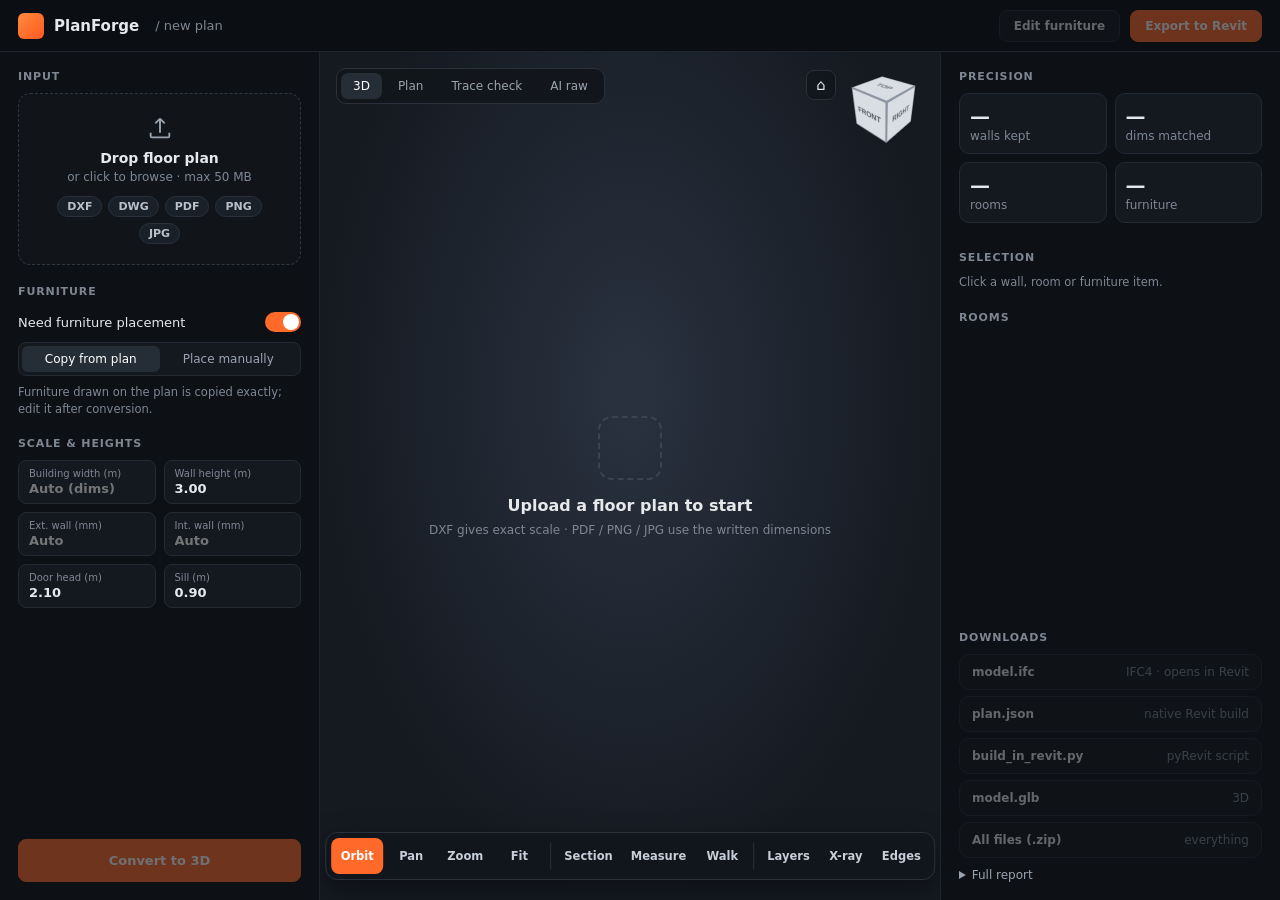
==== app/static/index.html @ 16321074 "PlanForge: floor plan to 3D BIM / Revit with web viewer and furniture editor Co-Authored-By: Claude " ====
<!doctype html>
<html lang="en">
<head>
<meta charset="utf-8">
<meta name="viewport" content="width=device-width, initial-scale=1">
<title>PlanForge — floor plan to Revit</title>
<link rel="stylesheet" href="app.css">
<script type="importmap">{"imports":{"three":"./vendor/three.module.js","three/addons/":"./vendor/addons/"}}</script>
</head>
<body>
<div id="app" class="mode-view">
  <header class="top">
    <div class="logo"><div class="mark"></div>PlanForge</div>
    <span class="crumb" id="crumb">/ new plan</span>
    <div class="sp"></div>
    <span class="hint view-only" id="saveState"></span>
    <button class="btn view-only" id="btnEdit" disabled>Edit furniture</button>
    <a class="btn pri view-only disabled" id="btnExport">Export to Revit</a>
    <button class="btn edit-only" id="btnCancel">Cancel</button>
    <button class="btn pri edit-only" id="btnApply">Apply &amp; re-export</button>
  </header>

  <!-- ===== left: input & options (view mode) / furniture library (edit mode) ===== -->
  <aside class="side left">
    <section class="view-only">
      <h4>Input</h4>
      <label class="drop" id="drop">
        <input type="file" id="file" accept=".dxf,.dwg,.pdf,.png,.jpg,.jpeg,.webp,.tif,.tiff,.bmp" hidden>
        <svg width="28" height="28" viewBox="0 0 24 24" fill="none" stroke="currentColor" stroke-width="1.6"><path d="M12 16V4m0 0-4 4m4-4 4 4M4 16v3a1 1 0 0 0 1 1h14a1 1 0 0 0 1-1v-3"/></svg>
        <b>Drop floor plan</b><span class="muted">or click to browse · max 50 MB</span>
        <div class="chips"><span class="chip">DXF</span><span class="chip" title="Save as DXF first">DWG</span><span class="chip">PDF</span><span class="chip">PNG</span><span class="chip">JPG</span></div>
      </label>
      <div class="file hidden" id="fileCard"><div class="ft" id="fileExt">PDF</div><div class="grow"><b id="fileName"></b><div class="muted" id="fileMeta"></div></div><span class="ok" id="fileOk">✓</span></div>
    </section>

    <section class="view-only">
      <h4>Furniture</h4>
      <div class="row"><span>Need furniture placement</span><button class="tog on" id="togFurn" role="switch" aria-checked="true"></button></div>
      <div class="seg" id="furnMode"><span class="on" data-v="copy">Copy from plan</span><span data-v="manual">Place manually</span></div>
      <p class="muted small" id="furnHelp">Furniture drawn on the plan is copied exactly; edit it after conversion.</p>
    </section>

    <section class="view-only">
      <h4>Scale &amp; heights</h4>
      <div class="inp">
        <label class="f"><small>Building width (m)</small><input id="o_bw" placeholder="Auto (dims)"></label>
        <label class="f"><small>Wall height (m)</small><input id="o_wh" value="3.00"></label>
        <label class="f"><small>Ext. wall (mm)</small><input id="o_ew" placeholder="Auto"></label>
        <label class="f"><small>Int. wall (mm)</small><input id="o_iw" placeholder="Auto"></label>
        <label class="f"><small>Door head (m)</small><input id="o_dh" value="2.10"></label>
        <label class="f"><small>Sill (m)</small><input id="o_ws" value="0.90"></label>
        <label class="f dxf-only hidden"><small>DXF units</small><select id="o_units"><option value="">From file</option><option value="4">mm</option><option value="5">cm</option><option value="6">m</option><option value="1">inch</option><option value="2">feet</option></select></label>
      </div>
    </section>

    <div class="sp view-only"></div>
    <div class="progress view-only hidden" id="prog"><div class="bar"><i id="progBar"></i></div><span id="progMsg"></span></div>
    <button class="btn pri big view-only" id="btnConvert" disabled>Convert to 3D</button>

    <section class="edit-only">
      <h4>Add furniture</h4>
      <div class="lib" id="lib"></div>
      <p class="muted small">Click an item, then click in the plan to place it.</p>
    </section>
    <section class="edit-only grow-sec">
      <h4>Placed (<span id="placedN">0</span>)</h4>
      <div class="list" id="placed"></div>
    </section>
  </aside>

  <!-- ===== centre: viewer ===== -->
  <main class="view" id="view">
    <canvas id="c3d"></canvas>
    <img id="traceImg" class="trace hidden" alt="trace check">
    <div class="tabs" id="tabs"><span class="on" data-t="3d">3D</span><span data-t="plan">Plan</span><span data-t="trace" class="view-only">Trace check</span><span data-t="raw" class="view-only">AI raw</span></div>
    <canvas id="cube" width="168" height="168" title="View cube: click a face"></canvas>
    <button class="home" id="btnHome" title="Home view">⌂</button>
    <div class="empty" id="empty"><div class="emark"></div><b>Upload a floor plan to start</b><span class="muted">DXF gives exact scale · PDF / PNG / JPG use the written dimensions</span></div>
    <div class="section-ui hidden" id="sectionUi"><small>Cut height</small><input type="range" id="cutH" min="0.1" max="3.2" step="0.05" value="1.2"><b id="cutV">1.20 m</b></div>
    <div class="measure-out hidden" id="measOut"></div>
    <div class="tip" id="tip"></div>

    <div class="tb view-only" id="tbView">
      <i data-tool="orbit" class="on" title="Orbit (O)">Orbit</i><i data-tool="pan" title="Pan (P)">Pan</i><i data-tool="zoom" title="Zoom (Z)">Zoom</i><i data-act="fit" title="Fit (F)">Fit</i>
      <span class="sepv"></span>
      <i data-tog="section" title="Section cut">Section</i><i data-tool="measure" title="Measure (M)">Measure</i><i data-tool="walk" title="Walk (W)">Walk</i>
      <span class="sepv"></span>
      <i data-act="layers" title="Layers">Layers</i><i data-tog="xray" title="X-ray">X-ray</i><i data-tog="edges" title="Edges">Edges</i>
    </div>
    <div class="tb edit-only" id="tbEdit">
      <i data-etool="select" class="on">Select</i><i data-etool="move">Move</i><i data-etool="rotate">Rotate</i>
      <span class="sepv"></span>
      <i data-etog="snap" class="on">Snap</i><i data-act="undo">Undo</i><i data-act="redo">Redo</i>
    </div>
    <div class="pop hidden" id="layersPop"></div>
    <div class="pop ctx hidden" id="ctx"><span data-c="rot">Rotate 90°</span><span data-c="dup">Duplicate</span><span data-c="wall">Back to wall</span><span data-c="del" class="danger">Delete</span></div>
  </main>

  <!-- ===== right: precision / properties / downloads ===== -->
  <aside class="side right">
    <section>
      <h4>Precision</h4>
      <div class="stat">
        <div class="st"><b id="s_cov">—</b><span class="muted">walls kept</span></div>
        <div class="st"><b id="s_dim">—</b><span class="muted">dims matched</span></div>
        <div class="st"><b id="s_rooms">—</b><span class="muted">rooms</span></div>
        <div class="st"><b id="s_furn">—</b><span class="muted">furniture</span></div>
      </div>
      <p class="muted small" id="s_scale"></p>
    </section>
    <section>
      <h4 id="selTitle">Selection</h4>
      <div id="props"><p class="muted small">Click a wall, room or furniture item.</p></div>
    </section>
    <section class="view-only grow-sec">
      <h4>Rooms</h4>
      <div class="list" id="roomList"></div>
    </section>
    <section class="view-only">
      <h4>Downloads</h4>
      <div id="dls" class="dls">
        <a class="dl disabled" data-f="model.ifc"><b>model.ifc</b><span class="muted">IFC4 · opens in Revit</span></a>
        <a class="dl disabled" data-f="plan.json"><b>plan.json</b><span class="muted">native Revit build</span></a>
        <a class="dl disabled" data-f="build_in_revit.py"><b>build_in_revit.py</b><span class="muted">pyRevit script</span></a>
        <a class="dl disabled" data-f="model.glb"><b>model.glb</b><span class="muted">3D</span></a>
        <a class="dl disabled" data-f="floorplan_3d.zip"><b>All files (.zip)</b><span class="muted">everything</span></a>
      </div>
      <details class="report"><summary>Full report</summary><pre id="report"></pre></details>
    </section>
  </aside>
</div>
<div class="toast hidden" id="toast"></div>
<script type="module" src="app.js"></script>
</body>
</html>
---- app/static/app.css ----
:root{--bg:#0f1216;--panel:#0d1014;--bar:#0b0e12;--card:#141920;--card2:#1a2028;--line:#1f242b;--line2:#2a313a;
--tx:#e6e8eb;--mut:#7d8794;--mut2:#9aa4b0;--acc:#ff6a2b;--ok:#3ecf8e;--bad:#ff6b6b}
*{box-sizing:border-box;margin:0;padding:0}
html,body{height:100%}
body{font-family:Inter,ui-sans-serif,system-ui,-apple-system,"Segoe UI",sans-serif;background:var(--bg);color:var(--tx);font-size:13px;overflow:hidden}
button,input,select{font:inherit;color:inherit}
#app{height:100vh;display:grid;grid-template-rows:52px 1fr;grid-template-columns:320px 1fr 340px}
.hidden{display:none!important}
.mode-view .edit-only,.mode-edit .view-only{display:none!important}
.top{grid-column:1/4;display:flex;align-items:center;gap:10px;padding:0 18px;border-bottom:1px solid var(--line);background:var(--bar)}
.logo{display:flex;align-items:center;gap:10px;font-weight:700;font-size:15px}
.mark{width:26px;height:26px;border-radius:6px;background:linear-gradient(135deg,#ff8a3d,#ff5a1f)}
.crumb{color:var(--mut);margin-left:6px}.sp{flex:1}.grow{flex:1;min-width:0}
.hint{color:var(--mut);font-size:12px}
.btn{padding:8px 14px;border-radius:8px;border:1px solid var(--line2);background:#161b21;font-weight:600;font-size:12px;cursor:pointer;text-decoration:none;display:inline-block;white-space:nowrap}
.btn:hover{border-color:#3a434f}.btn:disabled,.btn.disabled{opacity:.4;pointer-events:none}
.pri{background:var(--acc);border-color:var(--acc);color:#fff}.pri:hover{background:#ff7d45;border-color:#ff7d45}
.big{padding:13px;font-size:13px;width:100%}
.side{padding:18px;border-right:1px solid var(--line);display:flex;flex-direction:column;gap:20px;background:var(--panel);overflow-y:auto;min-height:0}
.right{border-right:none;border-left:1px solid var(--line)}
.grow-sec{flex:1;min-height:120px;display:flex;flex-direction:column}
h4{font-size:11px;letter-spacing:.08em;text-transform:uppercase;color:var(--mut);font-weight:600;margin-bottom:10px}
.muted{color:var(--mut);font-size:12px}.small{font-size:11.5px;line-height:1.45;margin-top:8px}.ok{color:var(--ok)}
.drop{display:flex;flex-direction:column;align-items:center;border:1.5px dashed #2f3742;border-radius:12px;padding:20px;text-align:center;background:#11151a;cursor:pointer;color:var(--mut2);transition:.15s}
.drop:hover,.drop.over{border-color:var(--acc);background:#16120f;color:var(--acc)}
.drop b{display:block;font-size:14px;margin:8px 0 4px;color:var(--tx)}
.chips{display:flex;gap:6px;justify-content:center;margin-top:12px;flex-wrap:wrap}
.chip{padding:3px 9px;border-radius:99px;background:var(--card2);border:1px solid var(--line2);font-size:11px;font-weight:600;color:#b7c0cb}
.file{display:flex;align-items:center;gap:10px;padding:10px;border-radius:10px;background:var(--card);border:1px solid #232a33;margin-top:10px}
.file b{display:block;overflow:hidden;text-overflow:ellipsis;white-space:nowrap}
.ft{width:34px;height:34px;border-radius:7px;background:#203041;color:#6fb3ff;font-weight:700;font-size:10px;display:grid;place-items:center;flex:none}
.row{display:flex;align-items:center;justify-content:space-between;padding:4px 0 10px}
.tog{width:36px;height:20px;border-radius:99px;background:var(--line2);position:relative;border:none;cursor:pointer;transition:.15s}
.tog:after{content:"";position:absolute;left:2px;top:2px;width:16px;height:16px;border-radius:50%;background:#fff;transition:.15s}
.tog.on{background:var(--acc)}.tog.on:after{left:18px}
.seg{display:flex;background:var(--card);border:1px solid #232a33;border-radius:8px;padding:3px}
.seg span{flex:1;text-align:center;padding:6px;border-radius:6px;font-size:12px;color:var(--mut2);cursor:pointer}
.seg .on{background:#252d37;color:#fff}.seg.off{opacity:.35;pointer-events:none}
.inp{display:grid;grid-template-columns:1fr 1fr;gap:8px}
.f{background:var(--card);border:1px solid #232a33;border-radius:8px;padding:7px 10px;display:block}
.f:focus-within{border-color:var(--acc)}
.f small{display:block;color:var(--mut);font-size:10px}
.f input,.f select{background:none;border:none;outline:none;font-weight:600;width:100%;padding-top:2px}
.f select option{background:#141920}
.progress{display:flex;flex-direction:column;gap:6px}.bar{height:6px;background:var(--card2);border-radius:9px;overflow:hidden}
.bar i{display:block;height:100%;width:0;background:var(--acc);transition:width .4s}
#progMsg{color:var(--mut2);font-size:12px}
/* viewer */
.view{position:relative;background:radial-gradient(ellipse at 50% 40%,#2a3240,#151a21 70%);overflow:hidden;min-width:0}
#c3d{position:absolute;inset:0;width:100%;height:100%;display:block;outline:none}
.trace{position:absolute;inset:60px 20px 80px;width:calc(100% - 40px);height:calc(100% - 140px);object-fit:contain;background:#fff;border-radius:8px}
.tabs{position:absolute;left:16px;top:16px;display:flex;gap:4px;padding:4px;border-radius:10px;background:rgba(18,22,28,.92);border:1px solid var(--line2)}
.tabs span{padding:6px 12px;border-radius:7px;font-size:12px;color:var(--mut2);cursor:pointer}.tabs .on{background:#252d37;color:#fff}
#cube{position:absolute;right:14px;top:12px;width:84px;height:84px;cursor:pointer}
.home{position:absolute;right:104px;top:18px;width:30px;height:30px;border-radius:8px;border:1px solid var(--line2);background:rgba(18,22,28,.92);cursor:pointer;font-size:15px}
.tb{position:absolute;left:50%;bottom:20px;transform:translateX(-50%);display:flex;gap:2px;padding:5px;border-radius:12px;background:rgba(18,22,28,.94);border:1px solid var(--line2);box-shadow:0 10px 30px #0006}
.tb i{min-width:52px;height:36px;padding:0 8px;border-radius:8px;display:grid;place-items:center;font-style:normal;font-size:11.5px;font-weight:600;color:#c6ced8;cursor:pointer;user-select:none}
.tb i:hover{background:#1e252e}.tb i.on{background:var(--acc);color:#fff}.tb i.lit{background:#2b3440;color:#fff;box-shadow:inset 0 0 0 1px var(--acc)}
.sepv{width:1px;background:var(--line2);margin:4px 3px}
.pop{position:absolute;padding:8px;border-radius:10px;background:#12161c;border:1px solid var(--line2);box-shadow:0 10px 30px #0008;z-index:5}
#layersPop{bottom:72px;left:50%;transform:translateX(40px);min-width:170px;display:flex;flex-direction:column;gap:2px}
#layersPop label{display:flex;gap:8px;align-items:center;padding:5px 6px;border-radius:6px;cursor:pointer}#layersPop label:hover{background:#1a2028}
.ctx{display:flex;gap:4px;padding:6px}.ctx span{padding:6px 10px;border-radius:7px;font-size:12px;background:var(--card2);cursor:pointer}.ctx span:hover{background:#252d37}
.danger{color:var(--bad)}
.empty{position:absolute;inset:0;display:flex;flex-direction:column;align-items:center;justify-content:center;gap:8px;pointer-events:none}
.empty b{font-size:16px}.emark{width:64px;height:64px;border-radius:14px;border:2px dashed #3a4350;margin-bottom:8px}
.section-ui{position:absolute;left:16px;bottom:78px;display:flex;align-items:center;gap:10px;padding:8px 12px;border-radius:10px;background:rgba(18,22,28,.94);border:1px solid var(--line2)}
.section-ui input{accent-color:var(--acc);width:130px}
.measure-out{position:absolute;left:50%;top:18px;transform:translateX(-50%);padding:7px 14px;border-radius:9px;background:var(--acc);color:#fff;font-weight:700}
.tip{position:absolute;pointer-events:none;padding:4px 8px;border-radius:6px;background:#000c;font-size:11.5px;display:none;white-space:nowrap}
/* right */
.stat{display:grid;grid-template-columns:1fr 1fr;gap:8px}
.st{background:var(--card);border:1px solid #232a33;border-radius:10px;padding:10px}.st b{font-size:20px;display:block}
.prop{display:flex;justify-content:space-between;align-items:center;gap:10px;padding:7px 0;border-bottom:1px solid #1a1f26}
.prop>span:first-child{color:var(--mut)}
.prop input,.prop select{width:110px;text-align:right;background:var(--card);border:1px solid #232a33;border-radius:6px;padding:4px 7px;outline:none}
.prop input:focus{border-color:var(--acc)}
.list{overflow-y:auto;flex:1;min-height:0}
.list .prop{cursor:pointer;padding:7px 6px;border-radius:6px;border-bottom:none}.list .prop:hover,.list .prop.sel{background:#1a2028}
.dls{display:flex;flex-direction:column;gap:6px}
.dl{display:flex;align-items:center;justify-content:space-between;padding:10px 12px;border-radius:10px;background:var(--card);border:1px solid #232a33;text-decoration:none;color:var(--tx);cursor:pointer}
.dl:hover{border-color:var(--acc)}.dl b{font-size:12px}.dl.disabled{opacity:.4;pointer-events:none}
.report summary{cursor:pointer;color:var(--mut2);margin-top:10px;font-size:12px}
.report pre{white-space:pre-wrap;font-size:11px;color:var(--mut2);max-height:240px;overflow:auto;margin-top:6px;background:var(--card);padding:8px;border-radius:8px}
.lib{display:grid;grid-template-columns:repeat(3,1fr);gap:6px}
.lib div{background:var(--card);border:1px solid #232a33;border-radius:8px;padding:12px 4px;text-align:center;font-size:11px;cursor:pointer;text-transform:capitalize}
.lib div:hover{border-color:#3a434f}.lib div.on{border-color:var(--acc);color:var(--acc)}
.toast{position:fixed;left:50%;bottom:28px;transform:translateX(-50%);padding:10px 16px;border-radius:10px;background:#1d232b;border:1px solid var(--line2);z-index:20;box-shadow:0 10px 30px #0008}
.toast.err{border-color:var(--bad);color:#ffc9c9}
@media (max-width:1100px){#app{grid-template-columns:270px 1fr 280px}}
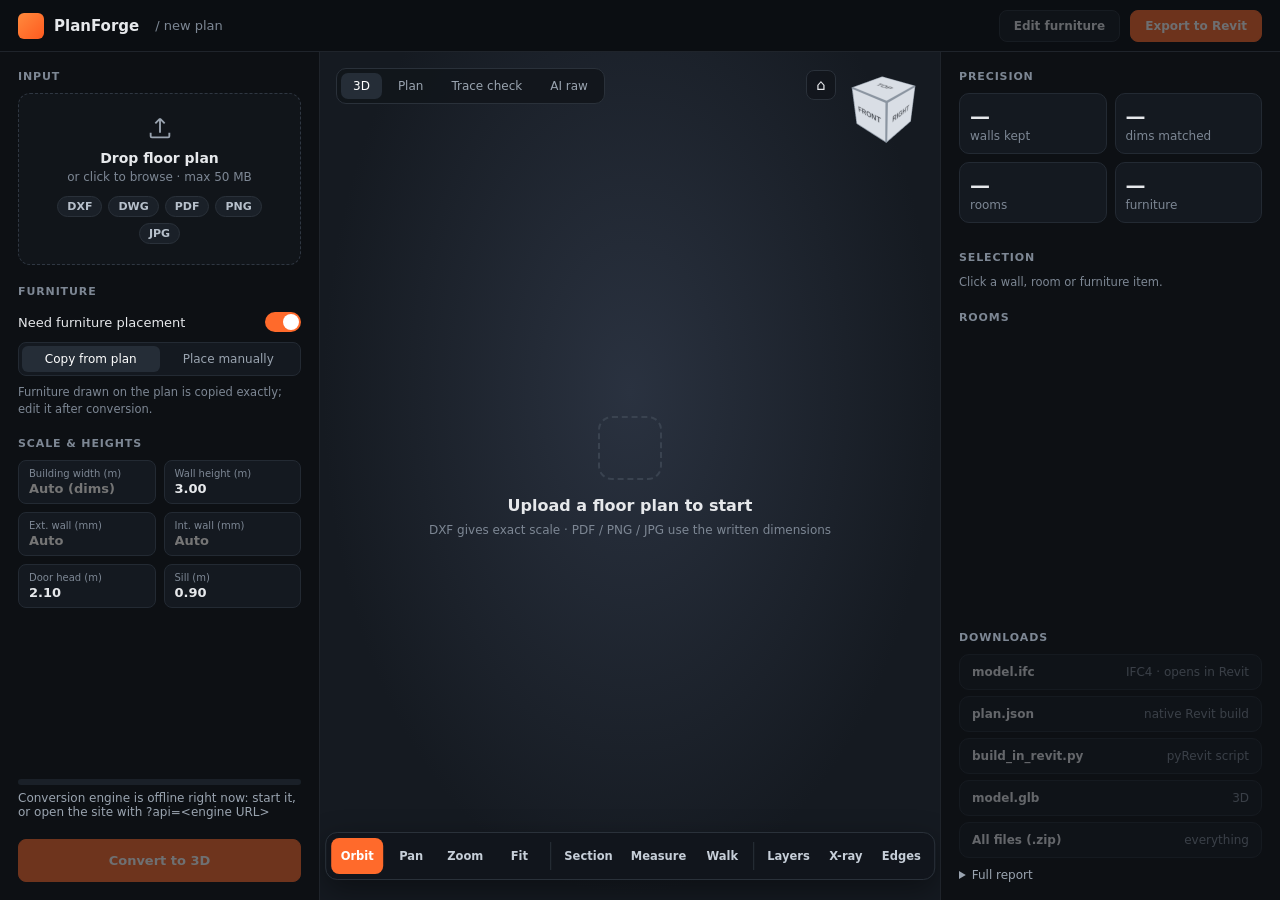
==== commit faed80aa: "Website on Azure Static Web Apps (free); engine URL configurable; no model weights in repo Co-Author" ====
--- a/app/static/index.html
+++ b/app/static/index.html
@@ -130,6 +130,7 @@
   </aside>
 </div>
 <div class="toast hidden" id="toast"></div>
+<script src="config.js"></script>
 <script type="module" src="app.js"></script>
 </body>
 </html>
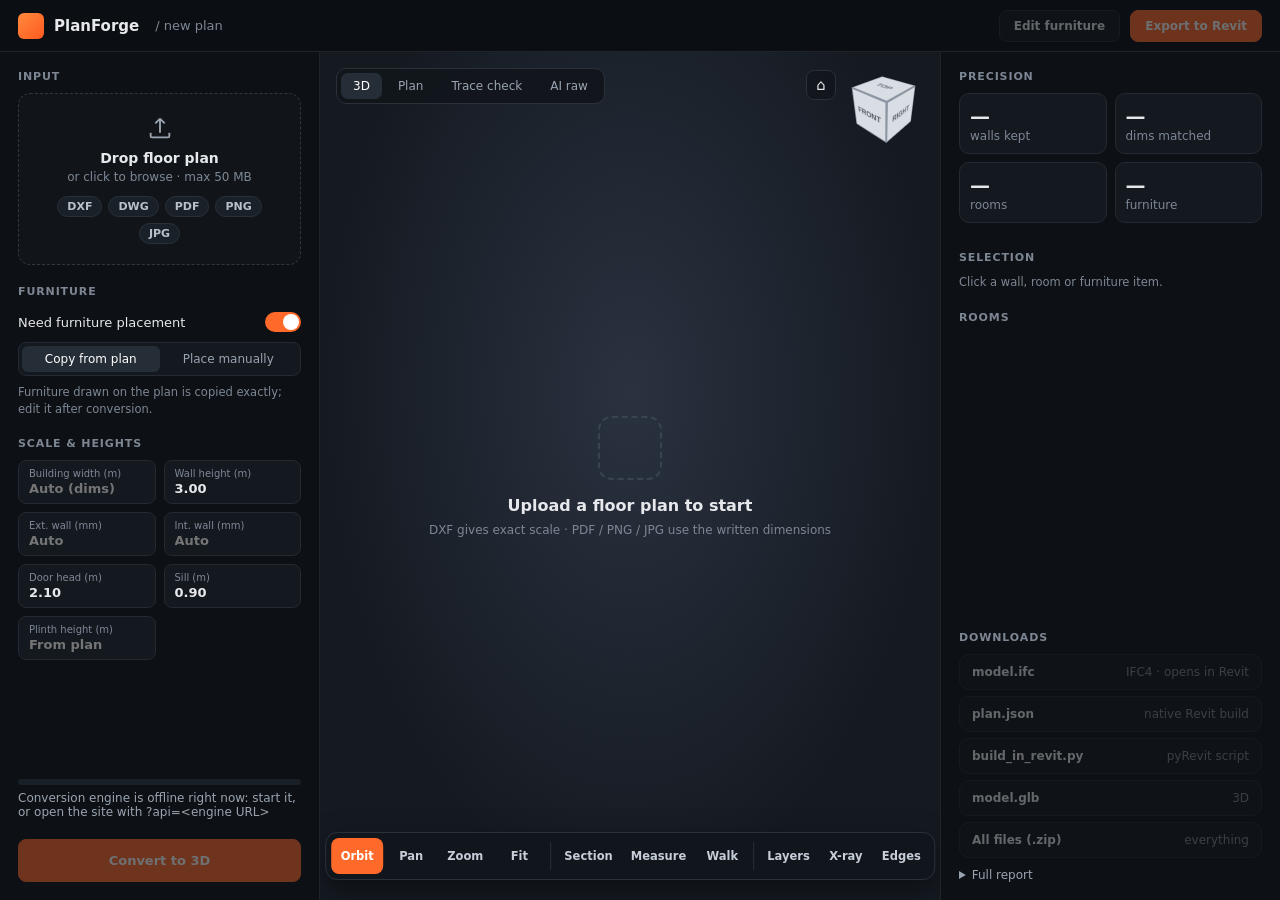
==== commit debab5d9: "Stairs: entrance steps, flared steps, stepped areas, plinth/ground levels; native Revit stairs - cla" ====
--- a/app/static/index.html
+++ b/app/static/index.html
@@ -49,6 +49,7 @@
         <label class="f"><small>Int. wall (mm)</small><input id="o_iw" placeholder="Auto"></label>
         <label class="f"><small>Door head (m)</small><input id="o_dh" value="2.10"></label>
         <label class="f"><small>Sill (m)</small><input id="o_ws" value="0.90"></label>
+        <label class="f" title="Floor level above the ground. Entrance steps come down to the ground. Leave empty to read it from the plan (level mark or counted steps)."><small>Plinth height (m)</small><input id="o_pl" placeholder="From plan"></label>
         <label class="f dxf-only hidden"><small>DXF units</small><select id="o_units"><option value="">From file</option><option value="4">mm</option><option value="5">cm</option><option value="6">m</option><option value="1">inch</option><option value="2">feet</option></select></label>
       </div>
     </section>
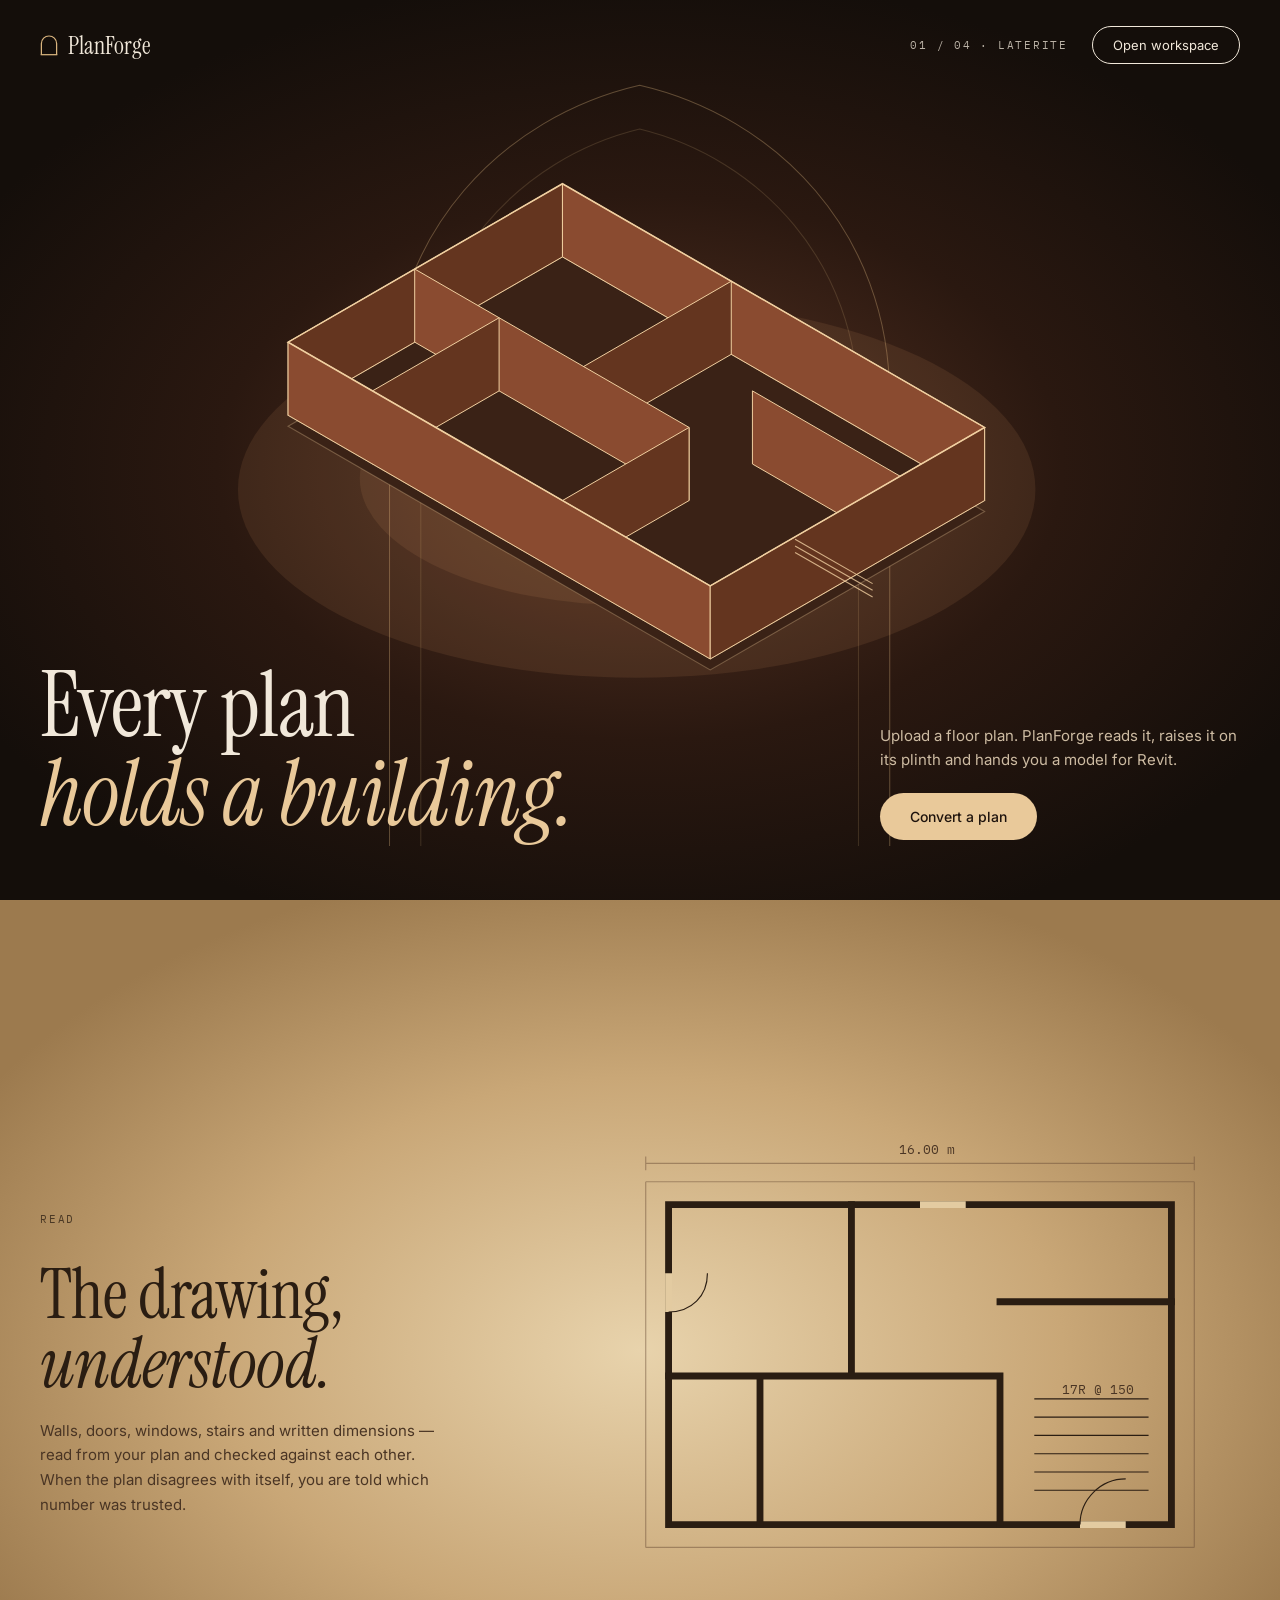
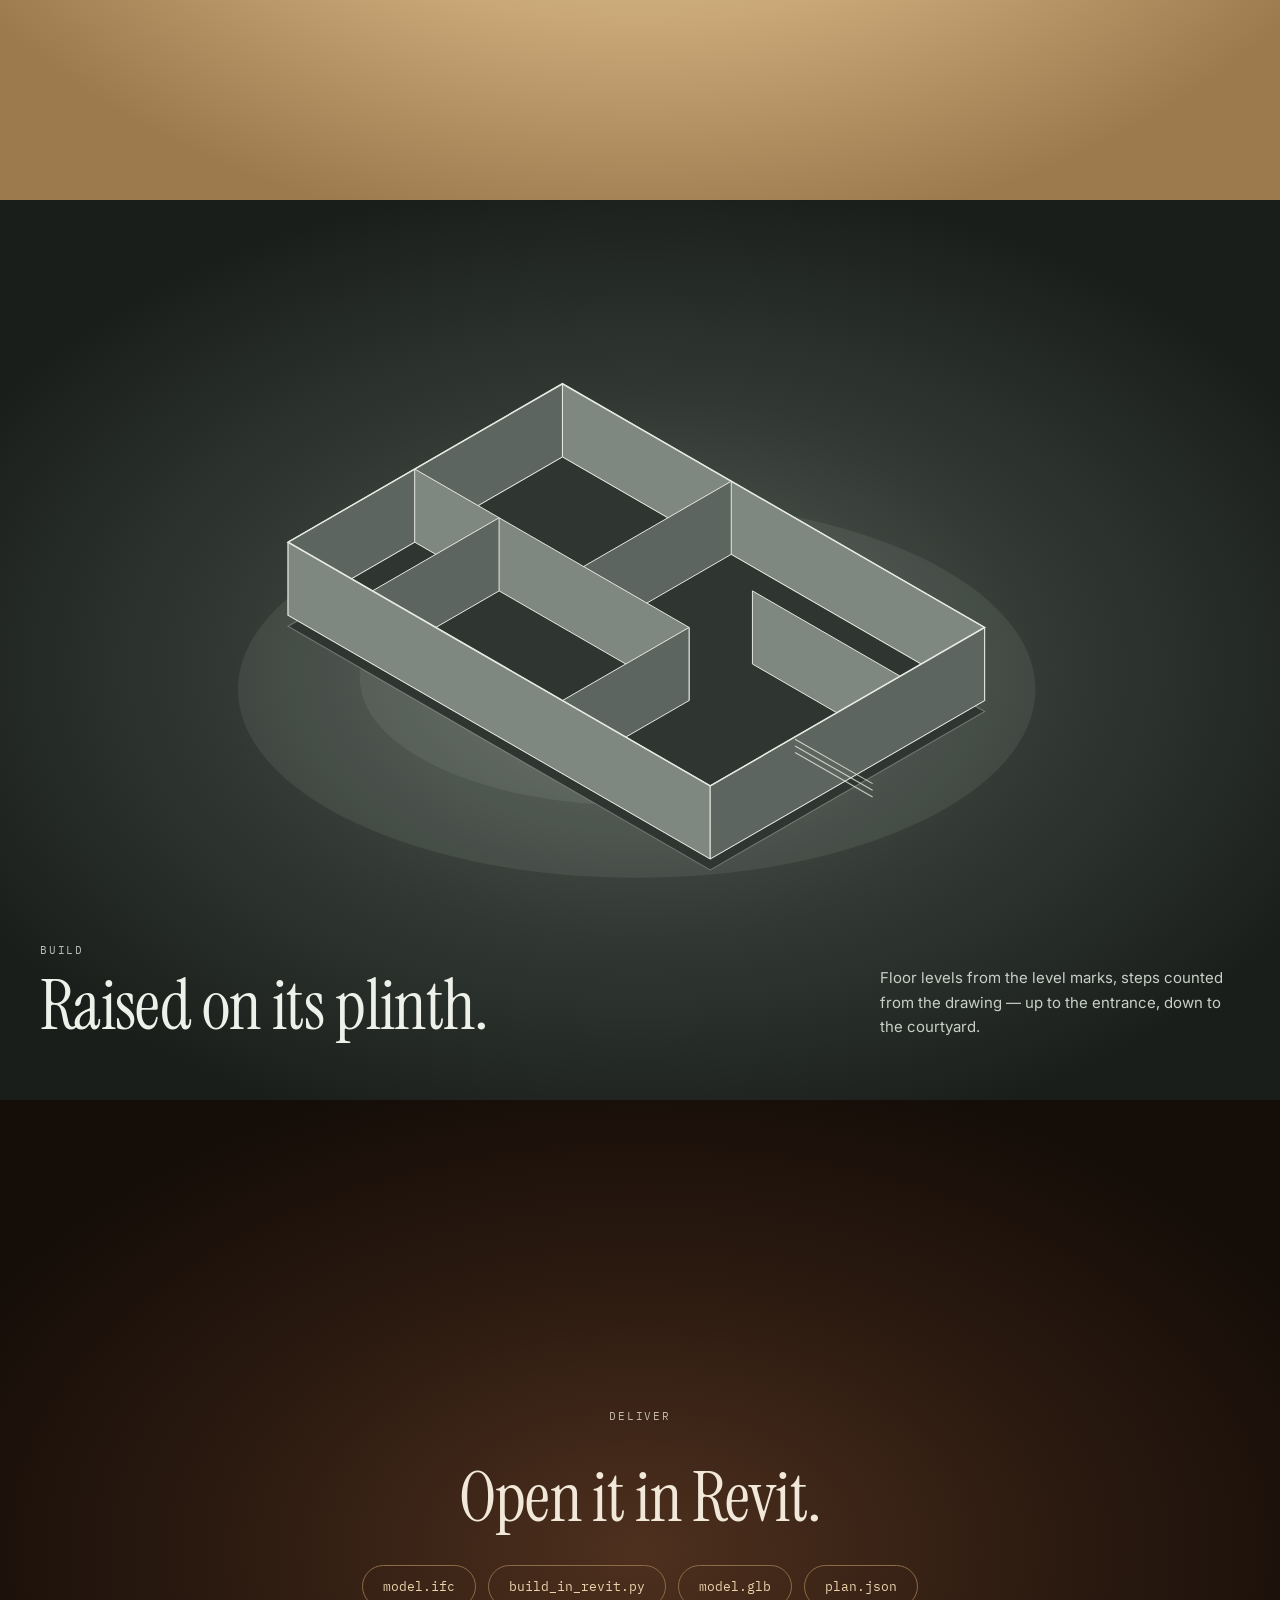
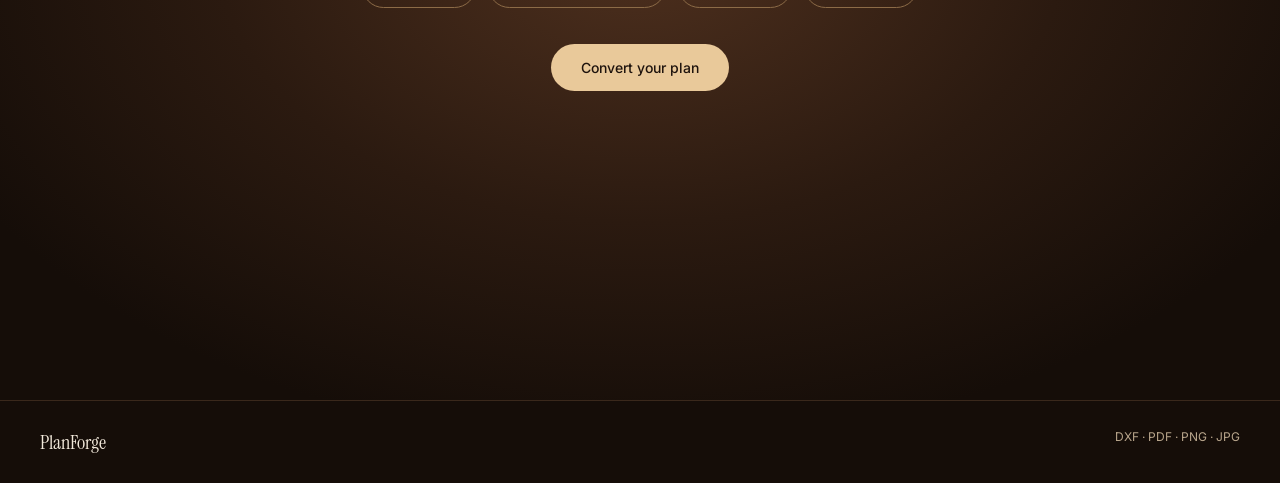
==== commit 5a3c2908: "New frontend: material-scape landing + workspace (Kota night / Sandstone day), AutoCAD-style viewpor" ====
--- a/app/static/index.html
+++ b/app/static/index.html
@@ -3,135 +3,119 @@
 <head>
 <meta charset="utf-8">
 <meta name="viewport" content="width=device-width, initial-scale=1">
-<title>PlanForge — floor plan to Revit</title>
-<link rel="stylesheet" href="app.css">
-<script type="importmap">{"imports":{"three":"./vendor/three.module.js","three/addons/":"./vendor/addons/"}}</script>
+<title>PlanForge — floor plan to 3D, for Revit</title>
+<meta name="description" content="Upload a 2D floor plan. PlanForge reads walls, openings, stairs and dimensions, and returns a model you can open in Revit.">
+<link rel="preconnect" href="https://fonts.googleapis.com">
+<link rel="preconnect" href="https://fonts.gstatic.com" crossorigin>
+<link href="https://fonts.googleapis.com/css2?family=Instrument+Serif:ital@0;1&family=Inter:wght@400;500&family=IBM+Plex+Mono:wght@400;500&display=swap" rel="stylesheet">
+<link rel="icon" href="favicon.svg" type="image/svg+xml">
+<link rel="stylesheet" href="landing.css">
 </head>
 <body>
-<div id="app" class="mode-view">
-  <header class="top">
-    <div class="logo"><div class="mark"></div>PlanForge</div>
-    <span class="crumb" id="crumb">/ new plan</span>
-    <div class="sp"></div>
-    <span class="hint view-only" id="saveState"></span>
-    <button class="btn view-only" id="btnEdit" disabled>Edit furniture</button>
-    <a class="btn pri view-only disabled" id="btnExport">Export to Revit</a>
-    <button class="btn edit-only" id="btnCancel">Cancel</button>
-    <button class="btn pri edit-only" id="btnApply">Apply &amp; re-export</button>
-  </header>
 
-  <!-- ===== left: input & options (view mode) / furniture library (edit mode) ===== -->
-  <aside class="side left">
-    <section class="view-only">
-      <h4>Input</h4>
-      <label class="drop" id="drop">
-        <input type="file" id="file" accept=".dxf,.dwg,.pdf,.png,.jpg,.jpeg,.webp,.tif,.tiff,.bmp" hidden>
-        <svg width="28" height="28" viewBox="0 0 24 24" fill="none" stroke="currentColor" stroke-width="1.6"><path d="M12 16V4m0 0-4 4m4-4 4 4M4 16v3a1 1 0 0 0 1 1h14a1 1 0 0 0 1-1v-3"/></svg>
-        <b>Drop floor plan</b><span class="muted">or click to browse · max 50 MB</span>
-        <div class="chips"><span class="chip">DXF</span><span class="chip" title="Save as DXF first">DWG</span><span class="chip">PDF</span><span class="chip">PNG</span><span class="chip">JPG</span></div>
-      </label>
-      <div class="file hidden" id="fileCard"><div class="ft" id="fileExt">PDF</div><div class="grow"><b id="fileName"></b><div class="muted" id="fileMeta"></div></div><span class="ok" id="fileOk">✓</span></div>
-    </section>
+<header class="nav">
+  <a class="brand" href="#laterite">
+    <svg width="18" height="22" viewBox="0 0 26 30" fill="none" aria-hidden="true"><path d="M2 29V13C2 6.5 7 2 13 2s11 4.5 11 11v16"/><path d="M1 29h24"/></svg>
+    <span>PlanForge</span>
+  </a>
+  <span class="scene-no" id="sceneNo" aria-hidden="true">01 / 04 · LATERITE</span>
+  <a class="pill-line" href="app.html">Open workspace</a>
+</header>
 
-    <section class="view-only">
-      <h4>Furniture</h4>
-      <div class="row"><span>Need furniture placement</span><button class="tog on" id="togFurn" role="switch" aria-checked="true"></button></div>
-      <div class="seg" id="furnMode"><span class="on" data-v="copy">Copy from plan</span><span data-v="manual">Place manually</span></div>
-      <p class="muted small" id="furnHelp">Furniture drawn on the plan is copied exactly; edit it after conversion.</p>
-    </section>
+<main>
+  <!-- 01 laterite -->
+  <section class="scene laterite" id="laterite" data-label="01 / 04 · LATERITE">
+    <div class="stage" aria-hidden="true">
+      <svg class="arch" viewBox="0 0 600 760" fill="none"><path d="M60 760V330C60 170 170 60 300 30c130 30 240 140 240 300v430"/><path class="faint" d="M90 760V340C90 200 185 100 300 72c115 28 210 128 210 268v420"/></svg>
+      <svg class="model" viewBox="140 60 720 520" style="--fa:#8a4b30;--fb:#64351f;--slab:#3a2216;--edge:#f0cfa0;--glow:#e7a56f">
+        <use href="#building"/>
+      </svg>
+    </div>
+    <div class="copy bottom">
+      <h1 class="reveal">Every plan<br><i>holds a building.</i></h1>
+      <div class="side-copy reveal">
+        <p>Upload a floor plan. PlanForge reads it, raises it on its plinth and hands you a model for Revit.</p>
+        <a class="pill" href="app.html">Convert a plan</a>
+      </div>
+    </div>
+  </section>
 
-    <section class="view-only">
-      <h4>Scale &amp; heights</h4>
-      <div class="inp">
-        <label class="f"><small>Building width (m)</small><input id="o_bw" placeholder="Auto (dims)"></label>
-        <label class="f"><small>Wall height (m)</small><input id="o_wh" value="3.00"></label>
-        <label class="f"><small>Ext. wall (mm)</small><input id="o_ew" placeholder="Auto"></label>
-        <label class="f"><small>Int. wall (mm)</small><input id="o_iw" placeholder="Auto"></label>
-        <label class="f"><small>Door head (m)</small><input id="o_dh" value="2.10"></label>
-        <label class="f"><small>Sill (m)</small><input id="o_ws" value="0.90"></label>
-        <label class="f" title="Floor level above the ground. Entrance steps come down to the ground. Leave empty to read it from the plan (level mark or counted steps)."><small>Plinth height (m)</small><input id="o_pl" placeholder="From plan"></label>
-        <label class="f dxf-only hidden"><small>DXF units</small><select id="o_units"><option value="">From file</option><option value="4">mm</option><option value="5">cm</option><option value="6">m</option><option value="1">inch</option><option value="2">feet</option></select></label>
+  <!-- 02 sandstone -->
+  <section class="scene sandstone" id="sandstone" data-label="02 / 04 · SANDSTONE">
+    <div class="copy split">
+      <div class="reveal">
+        <span class="eyebrow">Read</span>
+        <h2>The drawing,<br><i>understood.</i></h2>
+        <p>Walls, doors, windows, stairs and written dimensions — read from your plan and checked against each other. When the plan disagrees with itself, you are told which number was trusted.</p>
       </div>
-    </section>
+      <svg class="plan reveal" viewBox="0 0 560 400" fill="none" role="img" aria-label="Floor plan with walls, doors and a stair as they are read">
+        <g class="dim"><path d="M40 360h480M40 40v320M520 40v320M40 40h480"/><path d="M40 24h480M40 18v12M520 18v12"/></g>
+        <g class="walls"><path d="M60 60h440v280H60z"/><path d="M220 60v150M60 210h290M350 210v130M350 145h150M140 210v130"/></g>
+        <g class="gaps"><path d="M280 60h40M60 120v34M420 340h40"/></g>
+        <g class="thin"><path d="M420 340c0-22 18-40 40-40M60 154c20 0 34-14 34-34"/><path d="M380 230h100M380 246h100M380 262h100M380 278h100M380 294h100M380 310h100"/></g>
+        <g class="labels"><text x="262" y="16">16.00 m</text><text x="404" y="226">17R @ 150</text></g>
+      </svg>
+    </div>
+  </section>
 
-    <div class="sp view-only"></div>
-    <div class="progress view-only hidden" id="prog"><div class="bar"><i id="progBar"></i></div><span id="progMsg"></span></div>
-    <button class="btn pri big view-only" id="btnConvert" disabled>Convert to 3D</button>
+  <!-- 03 kota -->
+  <section class="scene kota" id="kota" data-label="03 / 04 · KOTA STONE">
+    <div class="stage" aria-hidden="true">
+      <svg class="model" viewBox="140 60 720 520" style="--fa:#7e8780;--fb:#5c655f;--slab:#2f3531;--edge:#e6e9e2;--glow:#b9c4ba">
+        <use href="#building"/>
+      </svg>
+    </div>
+    <div class="copy bottom">
+      <div class="reveal">
+        <span class="eyebrow">Build</span>
+        <h2>Raised on its plinth.</h2>
+      </div>
+      <p class="side-copy reveal">Floor levels from the level marks, steps counted from the drawing — up to the entrance, down to the courtyard.</p>
+    </div>
+  </section>
 
-    <section class="edit-only">
-      <h4>Add furniture</h4>
-      <div class="lib" id="lib"></div>
-      <p class="muted small">Click an item, then click in the plan to place it.</p>
-    </section>
-    <section class="edit-only grow-sec">
-      <h4>Placed (<span id="placedN">0</span>)</h4>
-      <div class="list" id="placed"></div>
-    </section>
-  </aside>
+  <!-- 04 teak -->
+  <section class="scene teak" id="teak" data-label="04 / 04 · TEAK">
+    <div class="copy center reveal">
+      <span class="eyebrow">Deliver</span>
+      <h2>Open it in Revit.</h2>
+      <ul class="files">
+        <li>model.ifc</li><li>build_in_revit.py</li><li>model.glb</li><li>plan.json</li>
+      </ul>
+      <a class="pill" href="app.html">Convert your plan</a>
+    </div>
+  </section>
+</main>
 
-  <!-- ===== centre: viewer ===== -->
-  <main class="view" id="view">
-    <canvas id="c3d"></canvas>
-    <img id="traceImg" class="trace hidden" alt="trace check">
-    <div class="tabs" id="tabs"><span class="on" data-t="3d">3D</span><span data-t="plan">Plan</span><span data-t="trace" class="view-only">Trace check</span><span data-t="raw" class="view-only">AI raw</span></div>
-    <canvas id="cube" width="168" height="168" title="View cube: click a face"></canvas>
-    <button class="home" id="btnHome" title="Home view">⌂</button>
-    <div class="empty" id="empty"><div class="emark"></div><b>Upload a floor plan to start</b><span class="muted">DXF gives exact scale · PDF / PNG / JPG use the written dimensions</span></div>
-    <div class="section-ui hidden" id="sectionUi"><small>Cut height</small><input type="range" id="cutH" min="0.1" max="3.2" step="0.05" value="1.2"><b id="cutV">1.20 m</b></div>
-    <div class="measure-out hidden" id="measOut"></div>
-    <div class="tip" id="tip"></div>
+<footer class="foot">
+  <span class="brand-sm">PlanForge</span>
+  <span>DXF · PDF · PNG · JPG</span>
+</footer>
 
-    <div class="tb view-only" id="tbView">
-      <i data-tool="orbit" class="on" title="Orbit (O)">Orbit</i><i data-tool="pan" title="Pan (P)">Pan</i><i data-tool="zoom" title="Zoom (Z)">Zoom</i><i data-act="fit" title="Fit (F)">Fit</i>
-      <span class="sepv"></span>
-      <i data-tog="section" title="Section cut">Section</i><i data-tool="measure" title="Measure (M)">Measure</i><i data-tool="walk" title="Walk (W)">Walk</i>
-      <span class="sepv"></span>
-      <i data-act="layers" title="Layers">Layers</i><i data-tog="xray" title="X-ray">X-ray</i><i data-tog="edges" title="Edges">Edges</i>
-    </div>
-    <div class="tb edit-only" id="tbEdit">
-      <i data-etool="select" class="on">Select</i><i data-etool="move">Move</i><i data-etool="rotate">Rotate</i>
-      <span class="sepv"></span>
-      <i data-etog="snap" class="on">Snap</i><i data-act="undo">Undo</i><i data-act="redo">Redo</i>
-    </div>
-    <div class="pop hidden" id="layersPop"></div>
-    <div class="pop ctx hidden" id="ctx"><span data-c="rot">Rotate 90°</span><span data-c="dup">Duplicate</span><span data-c="wall">Back to wall</span><span data-c="del" class="danger">Delete</span></div>
-  </main>
-
-  <!-- ===== right: precision / properties / downloads ===== -->
-  <aside class="side right">
-    <section>
-      <h4>Precision</h4>
-      <div class="stat">
-        <div class="st"><b id="s_cov">—</b><span class="muted">walls kept</span></div>
-        <div class="st"><b id="s_dim">—</b><span class="muted">dims matched</span></div>
-        <div class="st"><b id="s_rooms">—</b><span class="muted">rooms</span></div>
-        <div class="st"><b id="s_furn">—</b><span class="muted">furniture</span></div>
-      </div>
-      <p class="muted small" id="s_scale"></p>
-    </section>
-    <section>
-      <h4 id="selTitle">Selection</h4>
-      <div id="props"><p class="muted small">Click a wall, room or furniture item.</p></div>
-    </section>
-    <section class="view-only grow-sec">
-      <h4>Rooms</h4>
-      <div class="list" id="roomList"></div>
-    </section>
-    <section class="view-only">
-      <h4>Downloads</h4>
-      <div id="dls" class="dls">
-        <a class="dl disabled" data-f="model.ifc"><b>model.ifc</b><span class="muted">IFC4 · opens in Revit</span></a>
-        <a class="dl disabled" data-f="plan.json"><b>plan.json</b><span class="muted">native Revit build</span></a>
-        <a class="dl disabled" data-f="build_in_revit.py"><b>build_in_revit.py</b><span class="muted">pyRevit script</span></a>
-        <a class="dl disabled" data-f="model.glb"><b>model.glb</b><span class="muted">3D</span></a>
-        <a class="dl disabled" data-f="floorplan_3d.zip"><b>All files (.zip)</b><span class="muted">everything</span></a>
-      </div>
-      <details class="report"><summary>Full report</summary><pre id="report"></pre></details>
-    </section>
-  </aside>
-</div>
-<div class="toast hidden" id="toast"></div>
-<script src="config.js"></script>
-<script type="module" src="app.js"></script>
+<!-- the building, drawn once and reused by each scene (colours come from the scene's CSS variables) -->
+<svg width="0" height="0" style="position:absolute" aria-hidden="true">
+  <defs>
+    <g id="building">
+      <ellipse cx="497" cy="380" rx="360" ry="170" style="fill:var(--glow)" fill-opacity="0.10"/>
+      <ellipse cx="497" cy="370" rx="250" ry="115" style="fill:var(--glow)" fill-opacity="0.10"/>
+      <polygon points="430,179.9 811.1,399.9 563.4,542.9 182.3,322.9" style="stroke:var(--edge);fill:var(--slab)"  stroke-opacity="0.3"/>
+      <polygon points="430,170 811.1,390 563.4,533 182.3,313" style="stroke:var(--edge);fill:var(--slab)"  stroke-opacity="0.55"/>
+      <g  stroke-width="0.9" stroke-linejoin="round" style="stroke:var(--edge)">
+        <polygon points="182.3,313 430,170 430,104 182.3,247" style="fill:var(--fb)"/>
+        <polygon points="430,170 811.1,390 811.1,324 430,104" style="fill:var(--fa)"/>
+        <polygon points="582.4,258 449.1,335 449.1,269 582.4,192" style="fill:var(--fb)"/>
+        <polygon points="296.6,247 544.3,390 544.3,324 296.6,181" style="fill:var(--fa)"/>
+        <polygon points="372.8,291 258.5,357 258.5,291 372.8,225" style="fill:var(--fb)"/>
+        <polygon points="601.5,357 734.8,434 734.8,368 601.5,291" style="fill:var(--fa)"/>
+        <polygon points="544.3,390 430,456 430,390 544.3,324" style="fill:var(--fb)"/>
+        <polygon points="563.4,533 182.3,313 182.3,247 563.4,467" style="fill:var(--fa)"/>
+        <polygon points="811.1,390 563.4,533 563.4,467 811.1,324" style="fill:var(--fb)"/>
+      </g>
+      <path d="M430 104L811.1 324L563.4 467L182.3 247Z"  stroke-width="1.4" fill="none" style="stroke:var(--edge)"/>
+      <path d="M640 425l70 40M640 431l70 40M640 437l70 40"  stroke-opacity="0.8" fill="none" style="stroke:var(--edge)"/>
+    </g>
+  </defs>
+</svg>
+<script src="landing.js"></script>
 </body>
 </html>
--- a/app/static/landing.css
+++ b/app/static/landing.css
@@ -0,0 +1,95 @@
+/* PlanForge landing — four material scapes (laterite, sandstone, Kota stone, teak), the model at the centre. */
+* { box-sizing: border-box; margin: 0; padding: 0; }
+html { scroll-behavior: smooth; }
+body {
+  font-family: Inter, system-ui, sans-serif; color: #f1e8da; background: #140e0a; -webkit-font-smoothing: antialiased;
+}
+a { color: inherit; }
+i { font-style: italic; }
+
+/* nav: fixed, quiet, changes ink on light scenes */
+.nav {
+  position: fixed; top: 0; left: 0; right: 0; z-index: 10; display: flex; align-items: center; gap: 24px;
+  padding: 26px 40px; color: #f1e8da; transition: color .5s ease;
+}
+.nav.ink { color: #2a1d12; }
+.brand { display: flex; align-items: center; gap: 10px; text-decoration: none; }
+.brand svg { stroke: #d9b47e; stroke-width: 1.8; }
+.nav.ink .brand svg { stroke: #8a5a1f; }
+.brand span { font-family: "Instrument Serif", serif; font-size: 24px; }
+.scene-no { margin-left: auto; font-family: "IBM Plex Mono", monospace; font-size: 11px; letter-spacing: .16em; opacity: .75; }
+.pill-line {
+  padding: 10px 20px; border: 1px solid currentColor; border-radius: 40px; text-decoration: none; font-size: 13px;
+  transition: background .3s ease, color .3s ease;
+}
+.pill-line:hover { background: #e9c99a; border-color: #e9c99a; color: #1e130d; }
+.pill {
+  display: inline-block; padding: 15px 30px; border-radius: 40px; background: #e9c99a; color: #1e130d;
+  text-decoration: none; font-size: 14px; font-weight: 500; transition: filter .3s ease;
+}
+.pill:hover { filter: brightness(1.06); }
+
+/* scenes */
+.scene { position: relative; min-height: 100vh; overflow: hidden; display: flex; flex-direction: column; }
+.laterite { background: radial-gradient(ellipse 60% 55% at 50% 52%, #5a3524 0%, #2a1810 55%, #140e0a 100%); }
+.sandstone { background: radial-gradient(ellipse 60% 55% at 50% 50%, #e8d3ac 0%, #c9a777 55%, #9c7a4e 100%); color: #2a1d12; }
+.kota { background: radial-gradient(ellipse 60% 55% at 50% 52%, #59625c 0%, #313833 55%, #1a1e1b 100%); color: #eef0ea; }
+.teak { background: radial-gradient(ellipse 60% 55% at 50% 50%, #4e301e 0%, #2b1a10 55%, #150d08 100%); }
+
+.stage { position: absolute; inset: 0; display: flex; align-items: center; justify-content: center; pointer-events: none; }
+.arch { position: absolute; height: 88%; max-width: 70%; }
+.arch path { stroke: #d9b47e; stroke-opacity: .35; stroke-width: 1; }
+.arch .faint { stroke-opacity: .18; }
+.model { width: min(900px, 92vw); height: auto; max-height: 64vh; transform: translateY(-2vh); }
+
+.copy { position: relative; z-index: 1; width: 100%; max-width: 1360px; margin: 0 auto; padding: 0 40px; }
+.copy.bottom { margin-top: auto; padding-bottom: 60px; display: flex; flex-wrap: wrap; align-items: flex-end; justify-content: space-between; gap: 32px; }
+.copy.split { margin: auto; padding-top: 110px; padding-bottom: 80px; display: flex; flex-wrap: wrap; align-items: center; gap: 56px; }
+.copy.split > div { flex: 1 1 360px; display: flex; flex-direction: column; gap: 20px; }
+.copy.center { margin: auto; display: flex; flex-direction: column; align-items: center; text-align: center; gap: 26px; padding-top: 80px; padding-bottom: 80px; }
+
+h1, h2 { font-family: "Instrument Serif", serif; font-weight: 400; letter-spacing: -.01em; line-height: 1; }
+h1 { font-size: clamp(48px, 7vw, 92px); flex: 1 1 520px; }
+h1 i { color: #e9c99a; }
+h2 { font-size: clamp(42px, 5.4vw, 72px); }
+.eyebrow { display: block; font-family: "IBM Plex Mono", monospace; font-size: 11px; letter-spacing: .16em; text-transform: uppercase; opacity: .75; margin-bottom: 14px; }
+p { font-size: 15px; line-height: 1.65; max-width: 400px; }
+.laterite p, .teak p { color: #cdbba2; }
+.sandstone p { color: #4a3524; }
+.kota p { color: #c9cfc8; }
+.side-copy { flex: 0 1 360px; display: flex; flex-direction: column; gap: 20px; align-items: flex-start; }
+
+.plan { flex: 1 1 520px; max-width: 640px; height: auto; }
+.plan .dim { stroke: #6e5038; stroke-opacity: .5; }
+.plan .walls { stroke: #2a1d12; stroke-width: 6; stroke-linecap: square; }
+.plan .gaps { stroke: #e3cba1; stroke-width: 6; }
+.plan .thin { stroke: #2a1d12; stroke-width: 1; }
+.plan .labels { font-family: "IBM Plex Mono", monospace; font-size: 11px; fill: #4a3524; }
+.plan .walls path { stroke-dasharray: 2400; stroke-dashoffset: 2400; transition: stroke-dashoffset 2.4s ease; }
+.plan.in .walls path { stroke-dashoffset: 0; }
+
+.files { list-style: none; display: flex; flex-wrap: wrap; justify-content: center; gap: 12px; margin: 6px 0 10px; }
+.files li { padding: 12px 20px; border: 1px solid #8c6b47; border-radius: 40px; font-family: "IBM Plex Mono", monospace; font-size: 13px; color: #ebd3ae; }
+
+.foot {
+  display: flex; flex-wrap: wrap; justify-content: space-between; gap: 16px; padding: 28px 40px;
+  background: #150d08; border-top: 1px solid #3a281b; font-size: 12px; color: #b9a68c;
+}
+.brand-sm { font-family: "Instrument Serif", serif; font-size: 20px; color: #f1e8da; }
+
+/* quiet entrances: fade and rise a little, once */
+.reveal { opacity: 0; transform: translateY(14px); transition: opacity 1s ease, transform 1s ease; }
+.reveal.in { opacity: 1; transform: none; }
+.model { opacity: 0; transition: opacity 1.4s ease, transform 1.6s ease; }
+.model.in { opacity: 1; transform: translateY(-3vh); }
+
+@media (max-width: 760px) {
+  .nav { padding: 18px 20px; gap: 14px; } .scene-no { display: none; } .pill-line { margin-left: auto; }
+  .copy { padding: 0 20px; } .copy.bottom { padding-bottom: 40px; }
+  .model { max-height: 46vh; transform: translateY(-10vh); } .model.in { transform: translateY(-10vh); }
+  .foot { padding: 24px 20px; }
+}
+@media (prefers-reduced-motion: reduce) {
+  html { scroll-behavior: auto; }
+  .reveal, .model, .plan .walls path { transition: none; opacity: 1; transform: none; stroke-dashoffset: 0; }
+}
